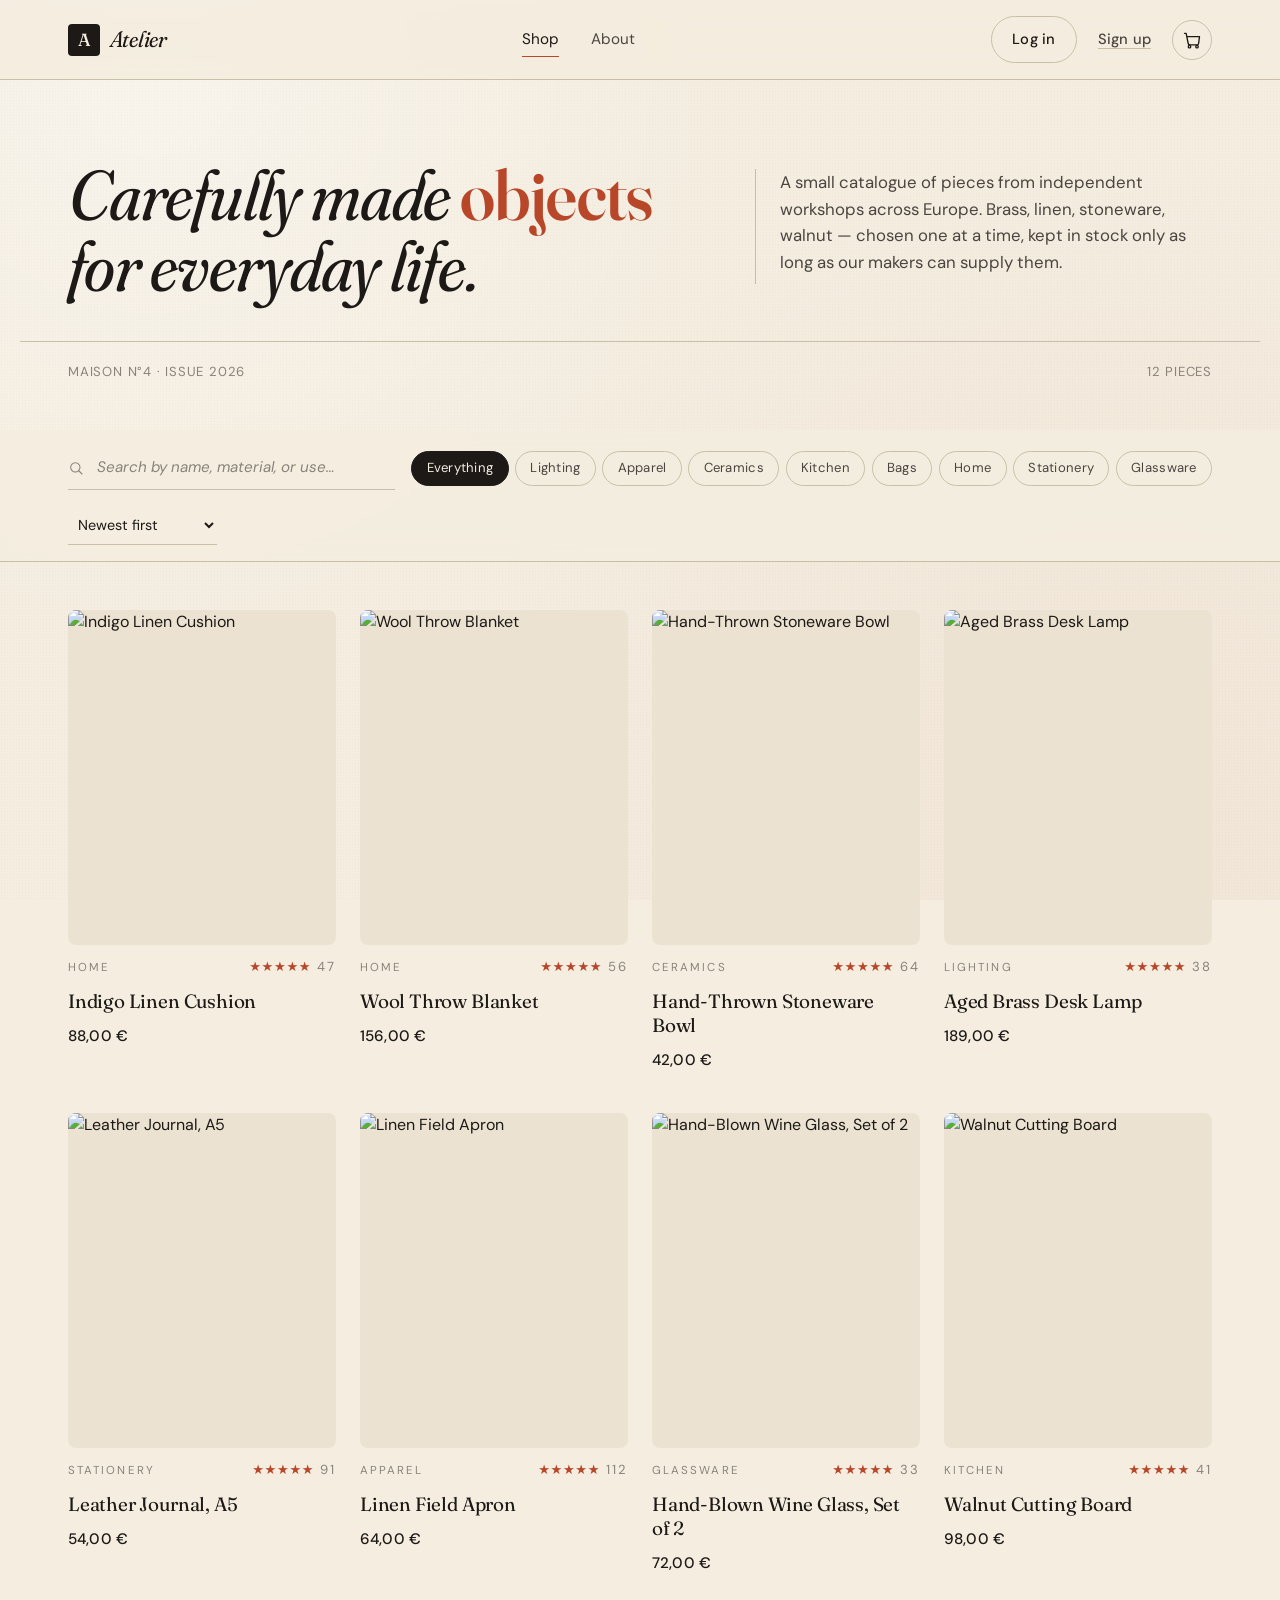
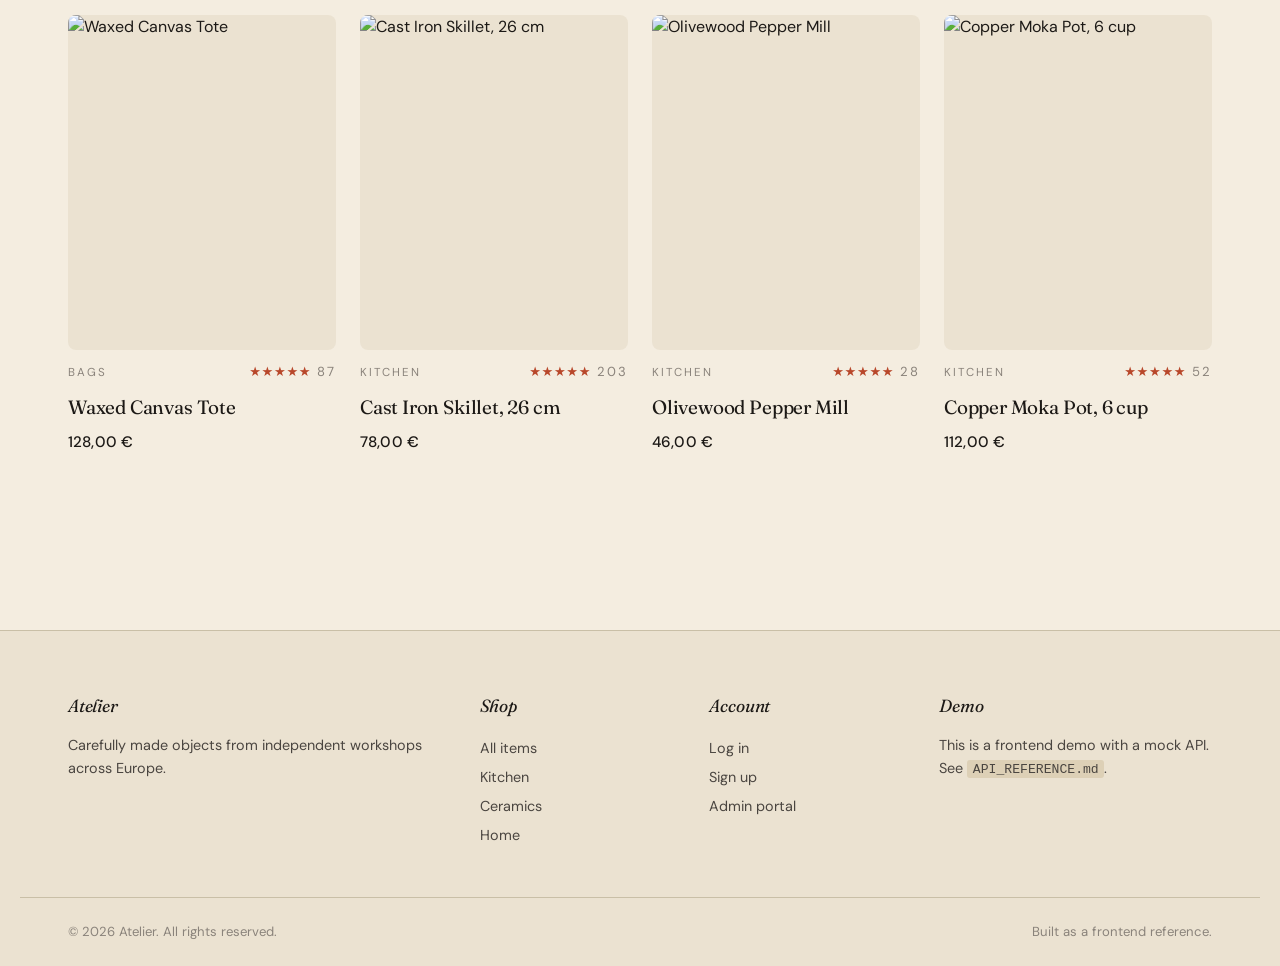
==== index.html @ 00eb5449 "init" ====
<!doctype html>
<html lang="en">
<head>
  <meta charset="utf-8">
  <meta name="viewport" content="width=device-width, initial-scale=1">
  <title>Atelier — Carefully made objects</title>
  <meta name="description" content="A boutique shop of carefully made objects from independent workshops across Europe.">
  <link rel="stylesheet" href="css/main.css">
  <link rel="stylesheet" href="css/components.css">
</head>
<body>
  <header class="site-header" id="site-header"></header>

  <main>
    <section class="hero">
      <div class="hero-inner">
        <h1>Carefully made <em>objects</em><br>for everyday life.</h1>
        <p class="hero-lede">
          A small catalogue of pieces from independent workshops across Europe.
          Brass, linen, stoneware, walnut — chosen one at a time, kept in stock
          only as long as our makers can supply them.
        </p>
      </div>
      <div class="hero-meta">
        <span>Maison N°4 · Issue 2026</span>
        <span id="result-count">—</span>
      </div>
    </section>

    <section class="filters" aria-label="Filter products">
      <div class="filters-inner">
        <div class="search-box">
          <svg viewBox="0 0 24 24" width="16" height="16" fill="none"
               stroke="currentColor" stroke-width="1.6" stroke-linecap="round"
               stroke-linejoin="round" aria-hidden="true">
            <circle cx="11" cy="11" r="7"/>
            <line x1="21" y1="21" x2="16.5" y2="16.5"/>
          </svg>
          <input id="search-input" type="search" placeholder="Search by name, material, or use…">
        </div>
        <div class="cat-pills" id="cat-pills" role="group" aria-label="Categories">
          <!-- filled by JS -->
        </div>
        <select class="sort-select" id="sort-select" aria-label="Sort">
          <option value="newest">Newest first</option>
          <option value="price-asc">Price · low to high</option>
          <option value="price-desc">Price · high to low</option>
          <option value="rating">Best rated</option>
        </select>
      </div>
    </section>

    <section class="shop-section">
      <div class="product-grid" id="product-grid">
        <!-- filled by JS -->
      </div>
    </section>
  </main>

  <footer class="site-footer" id="site-footer"></footer>

  <script type="module" src="js/pages/shop.js"></script>
</body>
</html>
---- css/main.css ----
/* =============================================================================
   ATELIER — Global stylesheet
   -----------------------------------------------------------------------------
   Design language: editorial / refined boutique
   - Warm cream "paper" background, deep ink text
   - Single accent (terracotta) used sparingly for emphasis
   - Display: Fraunces (serif w/ optical sizing). Body: DM Sans.
   ============================================================================= */

/* ---- Fonts -------------------------------------------------------------- */
@import url('https://fonts.googleapis.com/css2?family=Fraunces:opsz,wght,SOFT,WONK@9..144,300..900,30..100,0..1&family=DM+Sans:opsz,wght@9..40,300..700&display=swap');

/* ---- Tokens ------------------------------------------------------------- */
:root {
  /* Palette */
  --paper:        #f4ede0;
  --paper-warm:   #ebe2d1;
  --paper-deep:   #ddd0b6;
  --ink:          #1c1916;
  --ink-soft:     #4a4540;
  --ink-mute:     #8a837b;
  --rule:         #c9bfa7;
  --rule-soft:    #d9d0bb;

  --accent:       #b8472a;          /* terracotta */
  --accent-deep:  #8c2f1a;
  --accent-tint:  rgba(184, 71, 42, 0.12);

  --positive:     #3f6b3a;
  --negative:     #9a2b2b;

  /* Type */
  --font-display: 'Fraunces', 'Cormorant Garamond', Georgia, serif;
  --font-body:    'DM Sans', system-ui, -apple-system, 'Segoe UI', sans-serif;

  /* Geometry */
  --radius-sm:    4px;
  --radius:       8px;
  --radius-lg:    16px;

  /* Motion */
  --ease-out:     cubic-bezier(0.22, 1, 0.36, 1);

  /* Layout */
  --page-max:     1240px;
  --page-pad:     clamp(1.25rem, 4vw, 3rem);

  /* Shadows (subtle, warm) */
  --shadow-sm:    0 1px 2px rgba(28, 25, 22, 0.06), 0 2px 6px rgba(28, 25, 22, 0.04);
  --shadow:       0 4px 12px rgba(28, 25, 22, 0.08), 0 8px 24px rgba(28, 25, 22, 0.05);
  --shadow-lg:    0 12px 36px rgba(28, 25, 22, 0.12);
}

/* ---- Reset -------------------------------------------------------------- */
*, *::before, *::after { box-sizing: border-box; }
html, body { height: 100%; }
body {
  margin: 0;
  font-family: var(--font-body);
  font-size: 16px;
  line-height: 1.55;
  color: var(--ink);
  background: var(--paper);
  background-image:
    radial-gradient(circle at 12% 8%, rgba(255,255,255,0.4), transparent 40%),
    radial-gradient(circle at 88% 92%, rgba(184, 71, 42, 0.05), transparent 50%);
  background-attachment: fixed;
  -webkit-font-smoothing: antialiased;
  text-rendering: optimizeLegibility;
}

img { max-width: 100%; display: block; }
button { font: inherit; color: inherit; cursor: pointer; }
a { color: inherit; text-decoration: none; }
input, select, textarea { font: inherit; color: inherit; }

/* Subtle paper grain — pure CSS, no asset needed */
body::before {
  content: '';
  position: fixed; inset: 0;
  pointer-events: none;
  z-index: 0;
  opacity: 0.4;
  background-image:
    radial-gradient(rgba(28, 25, 22, 0.08) 1px, transparent 1px);
  background-size: 3px 3px;
  mix-blend-mode: multiply;
}

/* Make sure normal content paints above the grain */
.site-header, .site-footer, main { position: relative; z-index: 1; }

/* ---- Typography --------------------------------------------------------- */
h1, h2, h3, h4 {
  font-family: var(--font-display);
  font-weight: 400;
  letter-spacing: -0.01em;
  margin: 0;
  color: var(--ink);
}
h1 {
  font-size: clamp(2.5rem, 5.5vw, 4.5rem);
  line-height: 1;
  font-variation-settings: 'opsz' 144, 'SOFT' 30;
}
h2 {
  font-size: clamp(1.75rem, 3.2vw, 2.5rem);
  line-height: 1.1;
  font-variation-settings: 'opsz' 80;
}
h3 { font-size: 1.5rem; line-height: 1.2; font-variation-settings: 'opsz' 36; }
h4 { font-size: 1.05rem; line-height: 1.3; font-variation-settings: 'opsz' 24; }

p { margin: 0 0 1em; }

.eyebrow {
  font-family: var(--font-body);
  font-size: 0.7rem;
  letter-spacing: 0.22em;
  text-transform: uppercase;
  color: var(--ink-mute);
  font-weight: 500;
}

.muted { color: var(--ink-mute); }

/* ---- Layout helpers ----------------------------------------------------- */
.container {
  max-width: var(--page-max);
  margin: 0 auto;
  padding-inline: var(--page-pad);
}

main { min-height: calc(100vh - 480px); }

/* ============================================================================
   HEADER
   ============================================================================ */
.site-header {
  border-bottom: 1px solid var(--rule);
  background: rgba(244, 237, 224, 0.85);
  backdrop-filter: saturate(160%) blur(8px);
  -webkit-backdrop-filter: saturate(160%) blur(8px);
  position: sticky;
  top: 0;
  z-index: 50;
}
.header-inner {
  max-width: var(--page-max);
  margin: 0 auto;
  padding: 1rem var(--page-pad);
  display: grid;
  grid-template-columns: auto 1fr auto;
  align-items: center;
  gap: 2rem;
}
.brand {
  display: inline-flex; align-items: center; gap: 0.6rem;
  font-family: var(--font-display);
  font-size: 1.4rem;
  font-variation-settings: 'opsz' 80, 'SOFT' 50;
  letter-spacing: -0.01em;
}
.brand-mark {
  width: 32px; height: 32px;
  display: grid; place-items: center;
  background: var(--ink); color: var(--paper);
  border-radius: 4px;
  font-family: var(--font-display);
  font-weight: 500;
  font-size: 1.1rem;
  font-variation-settings: 'opsz' 24, 'WONK' 1;
}
.brand-word { font-style: italic; }

.nav {
  justify-self: center;
  display: flex; gap: 2rem;
  font-size: 0.95rem;
}
.nav a {
  position: relative;
  padding: 0.25rem 0;
  color: var(--ink-soft);
  transition: color 0.2s var(--ease-out);
}
.nav a:hover { color: var(--ink); }
.nav a.is-active { color: var(--ink); }
.nav a.is-active::after {
  content: '';
  position: absolute; left: 0; right: 0; bottom: -2px;
  height: 1px; background: var(--accent);
}

.header-actions {
  display: flex; align-items: center; gap: 0.85rem;
  font-size: 0.92rem;
}
.user-greet {
  display: inline-flex; gap: 0.35rem;
  font-size: 0.88rem;
  color: var(--ink-soft);
}
.user-greet-label { color: var(--ink-mute); }
.user-greet strong { font-weight: 500; color: var(--ink); }

.cart-link {
  position: relative;
  width: 40px; height: 40px;
  display: grid; place-items: center;
  border: 1px solid var(--rule);
  border-radius: 999px;
  color: var(--ink);
  transition: all 0.2s var(--ease-out);
}
.cart-link:hover {
  background: var(--ink); color: var(--paper);
  border-color: var(--ink);
}
.cart-badge {
  position: absolute; top: -4px; right: -4px;
  min-width: 20px; height: 20px;
  padding: 0 5px;
  display: grid; place-items: center;
  background: var(--accent); color: var(--paper);
  border-radius: 999px;
  font-size: 0.7rem;
  font-weight: 600;
  line-height: 1;
  border: 2px solid var(--paper);
}

/* ============================================================================
   BUTTONS & FORMS
   ============================================================================ */
.btn {
  display: inline-flex; align-items: center; justify-content: center;
  gap: 0.5rem;
  padding: 0.7rem 1.3rem;
  border: 1px solid transparent;
  border-radius: 999px;
  font-family: var(--font-body);
  font-size: 0.92rem;
  font-weight: 500;
  letter-spacing: 0.01em;
  cursor: pointer;
  transition: all 0.2s var(--ease-out);
  text-decoration: none;
  white-space: nowrap;
}
.btn:disabled { opacity: 0.5; cursor: not-allowed; }

.btn-primary {
  background: var(--ink); color: var(--paper);
}
.btn-primary:hover:not(:disabled) {
  background: var(--accent-deep); transform: translateY(-1px);
  box-shadow: var(--shadow);
}

.btn-accent {
  background: var(--accent); color: var(--paper);
}
.btn-accent:hover:not(:disabled) {
  background: var(--accent-deep); transform: translateY(-1px);
}

.btn-ghost {
  background: transparent; color: var(--ink);
  border-color: var(--rule);
}
.btn-ghost:hover:not(:disabled) {
  border-color: var(--ink); background: rgba(28, 25, 22, 0.04);
}

.btn-quiet {
  background: transparent; color: var(--ink-soft);
  text-decoration: underline;
  text-underline-offset: 4px;
  text-decoration-color: var(--rule);
  padding-inline: 0.4rem;
}
.btn-quiet:hover { color: var(--ink); text-decoration-color: var(--ink); }

.btn-block { width: 100%; }
.btn-sm { padding: 0.45rem 0.9rem; font-size: 0.85rem; }
.btn-lg { padding: 0.95rem 1.8rem; font-size: 1rem; }

.btn-danger {
  background: transparent; color: var(--negative);
  border-color: rgba(154, 43, 43, 0.3);
}
.btn-danger:hover:not(:disabled) {
  background: rgba(154, 43, 43, 0.06);
  border-color: var(--negative);
}

/* Inputs */
.field {
  display: flex; flex-direction: column;
  gap: 0.4rem;
  margin-bottom: 1.1rem;
}
.field label {
  font-size: 0.78rem;
  letter-spacing: 0.12em;
  text-transform: uppercase;
  color: var(--ink-mute);
  font-weight: 500;
}
.field input,
.field select,
.field textarea {
  background: var(--paper-warm);
  border: 1px solid var(--rule);
  border-radius: var(--radius-sm);
  padding: 0.7rem 0.9rem;
  color: var(--ink);
  font-size: 0.95rem;
  transition: border-color 0.2s var(--ease-out), background 0.2s var(--ease-out);
}
.field input:focus,
.field select:focus,
.field textarea:focus {
  outline: none;
  border-color: var(--ink);
  background: #fff8ec;
}
.field textarea { resize: vertical; min-height: 100px; font-family: var(--font-body); }

.field-row {
  display: grid;
  grid-template-columns: 1fr 1fr;
  gap: 1rem;
}

.form-error {
  background: rgba(154, 43, 43, 0.08);
  border-left: 3px solid var(--negative);
  padding: 0.7rem 0.9rem;
  border-radius: 0 var(--radius-sm) var(--radius-sm) 0;
  color: var(--negative);
  font-size: 0.9rem;
  margin-bottom: 1rem;
}
.form-success {
  background: rgba(63, 107, 58, 0.08);
  border-left: 3px solid var(--positive);
  padding: 0.7rem 0.9rem;
  border-radius: 0 var(--radius-sm) var(--radius-sm) 0;
  color: var(--positive);
  font-size: 0.9rem;
  margin-bottom: 1rem;
}

/* ============================================================================
   FOOTER
   ============================================================================ */
.site-footer {
  margin-top: 6rem;
  border-top: 1px solid var(--rule);
  background: var(--paper-warm);
  padding-top: 4rem;
  padding-bottom: 1.5rem;
}
.footer-inner {
  max-width: var(--page-max);
  margin: 0 auto;
  padding: 0 var(--page-pad) 3rem;
  display: grid;
  grid-template-columns: 2fr 1fr 1fr 1.5fr;
  gap: 3rem;
}
.footer-col h4 {
  font-family: var(--font-display);
  font-size: 1.1rem;
  font-style: italic;
  margin-bottom: 1rem;
  font-variation-settings: 'opsz' 36;
}
.footer-col p { color: var(--ink-soft); font-size: 0.9rem; }
.footer-col a {
  display: block;
  color: var(--ink-soft);
  font-size: 0.9rem;
  padding: 0.2rem 0;
  transition: color 0.2s var(--ease-out);
}
.footer-col a:hover { color: var(--accent); }
.footer-col code {
  background: var(--paper-deep);
  padding: 0.1rem 0.35rem;
  border-radius: 3px;
  font-size: 0.82rem;
}
.footer-base {
  max-width: var(--page-max);
  margin: 0 auto;
  padding: 1.5rem var(--page-pad) 0;
  border-top: 1px solid var(--rule);
  display: flex; justify-content: space-between;
  font-size: 0.82rem;
  color: var(--ink-mute);
}

/* ============================================================================
   TOAST
   ============================================================================ */
.toast-root {
  position: fixed;
  top: 5rem; right: 1.5rem;
  z-index: 100;
  display: flex; flex-direction: column;
  gap: 0.6rem;
  pointer-events: none;
}
.toast {
  pointer-events: auto;
  background: var(--ink); color: var(--paper);
  padding: 0.85rem 1.1rem;
  border-radius: var(--radius);
  font-size: 0.92rem;
  box-shadow: var(--shadow-lg);
  min-width: 220px;
  max-width: 360px;
  opacity: 0;
  transform: translateX(20px);
  transition: opacity 0.25s var(--ease-out), transform 0.3s var(--ease-out);
}
.toast.is-shown { opacity: 1; transform: translateX(0); }
.toast-success { background: #2c4f2c; }
.toast-error { background: var(--negative); }

/* ============================================================================
   RESPONSIVE
   ============================================================================ */
@media (max-width: 880px) {
  .header-inner {
    grid-template-columns: auto auto;
    gap: 0.75rem;
  }
  .nav {
    grid-column: 1 / -1;
    justify-self: stretch;
    justify-content: center;
    border-top: 1px solid var(--rule-soft);
    margin: 0 calc(var(--page-pad) * -1);
    padding: 0.5rem var(--page-pad);
    gap: 1.5rem;
    order: 3;
  }
  .header-actions { gap: 0.5rem; }
  .user-greet { display: none; }
  .field-row { grid-template-columns: 1fr; }
  .footer-inner { grid-template-columns: 1fr 1fr; gap: 2rem; }
  .footer-base { flex-direction: column; gap: 0.4rem; }
}
@media (max-width: 480px) {
  .footer-inner { grid-template-columns: 1fr; }
  .nav { gap: 1rem; font-size: 0.88rem; }
}
---- css/components.css ----
/* =============================================================================
   ATELIER — Page-specific styles
   ============================================================================= */

/* ============================================================================
   SHOP PAGE — hero, filters, product grid
   ============================================================================ */
.hero {
  padding: 5rem 0 3rem;
  position: relative;
}
.hero-inner {
  max-width: var(--page-max);
  margin: 0 auto;
  padding-inline: var(--page-pad);
  display: grid;
  grid-template-columns: 1.4fr 1fr;
  gap: 3rem;
  align-items: end;
}
.hero h1 {
  font-style: italic;
  font-variation-settings: 'opsz' 144, 'SOFT' 50, 'WONK' 1;
}
.hero h1 em {
  font-style: normal;
  font-variation-settings: 'opsz' 144, 'wght' 600;
  color: var(--accent);
}
.hero-lede {
  font-size: 1.05rem;
  line-height: 1.6;
  color: var(--ink-soft);
  max-width: 38ch;
  padding-bottom: 0.5rem;
  border-left: 1px solid var(--rule);
  padding-left: 1.5rem;
}

.hero-meta {
  max-width: var(--page-max);
  margin: 2.5rem auto 0;
  padding-inline: var(--page-pad);
  display: flex;
  justify-content: space-between;
  align-items: center;
  border-top: 1px solid var(--rule);
  padding-top: 1.25rem;
  font-size: 0.82rem;
  color: var(--ink-mute);
  letter-spacing: 0.06em;
  text-transform: uppercase;
}

/* Filters */
.filters {
  position: sticky;
  top: 73px;
  background: rgba(244, 237, 224, 0.92);
  backdrop-filter: blur(8px);
  -webkit-backdrop-filter: blur(8px);
  border-bottom: 1px solid var(--rule);
  z-index: 10;
  padding: 1rem 0;
}
.filters-inner {
  max-width: var(--page-max);
  margin: 0 auto;
  padding-inline: var(--page-pad);
  display: flex;
  gap: 1rem;
  flex-wrap: wrap;
  align-items: center;
}
.search-box {
  flex: 1 1 280px;
  position: relative;
  min-width: 240px;
}
.search-box input {
  width: 100%;
  background: transparent;
  border: 0;
  border-bottom: 1px solid var(--rule);
  padding: 0.6rem 0 0.6rem 1.8rem;
  font-size: 0.95rem;
  color: var(--ink);
  font-family: var(--font-body);
  transition: border-color 0.2s var(--ease-out);
}
.search-box input:focus {
  outline: none;
  border-bottom-color: var(--ink);
}
.search-box input::placeholder { color: var(--ink-mute); font-style: italic; }
.search-box svg {
  position: absolute;
  left: 0; top: 50%;
  transform: translateY(-50%);
  color: var(--ink-mute);
}

.cat-pills {
  display: flex;
  gap: 0.4rem;
  flex-wrap: wrap;
}
.cat-pill {
  padding: 0.4rem 0.9rem;
  border: 1px solid var(--rule);
  border-radius: 999px;
  background: transparent;
  font-size: 0.82rem;
  color: var(--ink-soft);
  letter-spacing: 0.02em;
  transition: all 0.2s var(--ease-out);
}
.cat-pill:hover { border-color: var(--ink-soft); color: var(--ink); }
.cat-pill.is-active {
  background: var(--ink); color: var(--paper); border-color: var(--ink);
}

.sort-select {
  background: transparent;
  border: 0;
  border-bottom: 1px solid var(--rule);
  padding: 0.55rem 0.4rem;
  font-size: 0.9rem;
  color: var(--ink);
  cursor: pointer;
}

/* Product grid */
.shop-section { padding: 3rem 0 5rem; }
.product-grid {
  max-width: var(--page-max);
  margin: 0 auto;
  padding-inline: var(--page-pad);
  display: grid;
  grid-template-columns: repeat(auto-fill, minmax(260px, 1fr));
  gap: 2.5rem 1.5rem;
}

.product-card {
  display: flex;
  flex-direction: column;
  gap: 0.75rem;
  text-decoration: none;
  color: inherit;
  transition: transform 0.3s var(--ease-out);
}
.product-card:hover { transform: translateY(-3px); }
.product-card:hover .product-card-image img { transform: scale(1.04); }
.product-card:hover .product-card-name { color: var(--accent); }

.product-card-image {
  aspect-ratio: 4 / 5;
  overflow: hidden;
  background: var(--paper-warm);
  border-radius: var(--radius);
  position: relative;
}
.product-card-image img {
  width: 100%; height: 100%;
  object-fit: cover;
  transition: transform 0.6s var(--ease-out);
}
.product-card-image .stock-tag {
  position: absolute;
  top: 0.75rem; left: 0.75rem;
  background: var(--paper);
  color: var(--ink);
  padding: 0.25rem 0.6rem;
  border-radius: 999px;
  font-size: 0.7rem;
  letter-spacing: 0.1em;
  text-transform: uppercase;
  font-weight: 500;
}
.product-card-image .stock-tag.low { background: var(--accent); color: var(--paper); }

.product-card-meta {
  display: flex;
  justify-content: space-between;
  align-items: baseline;
  font-size: 0.72rem;
  letter-spacing: 0.18em;
  text-transform: uppercase;
  color: var(--ink-mute);
}
.product-card-name {
  font-family: var(--font-display);
  font-size: 1.2rem;
  line-height: 1.25;
  font-variation-settings: 'opsz' 36;
  margin: 0;
  transition: color 0.2s var(--ease-out);
}
.product-card-price {
  font-size: 0.95rem;
  font-weight: 500;
  letter-spacing: 0.01em;
}
.product-card-rating {
  display: inline-flex;
  align-items: center;
  gap: 0.35rem;
  color: var(--ink-mute);
  font-size: 0.82rem;
}
.product-card-rating .stars { color: var(--accent); letter-spacing: 0.05em; }

.empty-state {
  grid-column: 1 / -1;
  text-align: center;
  padding: 5rem 1rem;
  color: var(--ink-mute);
}
.empty-state h3 {
  font-style: italic;
  margin-bottom: 0.5rem;
}

.skeleton-card {
  display: flex; flex-direction: column; gap: 0.75rem;
}
.skeleton-block {
  background: linear-gradient(90deg,
    var(--paper-warm) 0%, var(--paper-deep) 50%, var(--paper-warm) 100%);
  background-size: 200% 100%;
  animation: shimmer 1.4s linear infinite;
  border-radius: var(--radius);
}
.skeleton-block.image { aspect-ratio: 4 / 5; }
.skeleton-block.line { height: 0.85rem; border-radius: 4px; }
.skeleton-block.line.w-60 { width: 60%; }
@keyframes shimmer {
  from { background-position: 200% 0; }
  to { background-position: -200% 0; }
}

/* ============================================================================
   PRODUCT DETAIL PAGE
   ============================================================================ */
.product-detail {
  max-width: var(--page-max);
  margin: 0 auto;
  padding: 3rem var(--page-pad) 5rem;
  display: grid;
  grid-template-columns: 1.2fr 1fr;
  gap: 4rem;
  align-items: start;
}
.product-gallery {
  position: sticky;
  top: 100px;
  display: flex; flex-direction: column;
  gap: 0.75rem;
}
.product-gallery-main {
  aspect-ratio: 4 / 5;
  background: var(--paper-warm);
  border-radius: var(--radius);
  overflow: hidden;
}
.product-gallery-main img {
  width: 100%; height: 100%; object-fit: cover;
}
.product-gallery-thumbs {
  display: grid;
  grid-template-columns: repeat(4, 1fr);
  gap: 0.5rem;
}
.product-gallery-thumbs button {
  aspect-ratio: 1; padding: 0; border: 1px solid var(--rule);
  background: var(--paper-warm); border-radius: var(--radius-sm);
  overflow: hidden;
  cursor: pointer;
  transition: border-color 0.2s var(--ease-out);
}
.product-gallery-thumbs button.is-active { border-color: var(--accent); border-width: 2px; }
.product-gallery-thumbs img { width: 100%; height: 100%; object-fit: cover; }

.product-info > .eyebrow {
  display: block; margin-bottom: 0.6rem;
}
.product-info h1 {
  font-size: clamp(1.75rem, 3.5vw, 2.75rem);
  font-style: italic;
  font-variation-settings: 'opsz' 80;
  margin-bottom: 0.5rem;
}
.product-info-rating {
  display: flex; align-items: center; gap: 0.5rem;
  font-size: 0.88rem; color: var(--ink-mute);
  margin-bottom: 1.5rem;
}
.product-info-rating .stars { color: var(--accent); letter-spacing: 0.05em; }

.product-info-price {
  font-family: var(--font-display);
  font-size: 2.25rem;
  font-variation-settings: 'opsz' 60;
  margin-bottom: 1.5rem;
}

.product-info-desc {
  font-size: 1rem;
  line-height: 1.7;
  color: var(--ink-soft);
  border-top: 1px solid var(--rule);
  padding-top: 1.5rem;
  margin-bottom: 2rem;
}

.product-info-actions {
  display: flex; gap: 0.75rem;
  align-items: stretch;
  margin-bottom: 1.5rem;
}
.qty-stepper {
  display: inline-flex; align-items: center;
  border: 1px solid var(--rule);
  border-radius: 999px;
  overflow: hidden;
}
.qty-stepper button {
  width: 36px; height: 44px;
  background: transparent;
  border: 0;
  font-size: 1.1rem;
  color: var(--ink-soft);
  transition: background 0.2s var(--ease-out);
}
.qty-stepper button:hover:not(:disabled) {
  background: rgba(28, 25, 22, 0.06); color: var(--ink);
}
.qty-stepper input {
  width: 36px;
  border: 0; background: transparent;
  text-align: center;
  font-size: 0.95rem;
  font-weight: 500;
  -moz-appearance: textfield;
}
.qty-stepper input::-webkit-outer-spin-button,
.qty-stepper input::-webkit-inner-spin-button {
  -webkit-appearance: none; margin: 0;
}

.product-info-meta {
  border-top: 1px solid var(--rule);
  padding-top: 1.25rem;
  font-size: 0.85rem;
  color: var(--ink-mute);
}
.product-info-meta dl {
  display: grid;
  grid-template-columns: max-content 1fr;
  gap: 0.5rem 1.5rem;
  margin: 0;
}
.product-info-meta dt {
  text-transform: uppercase;
  letter-spacing: 0.1em;
  font-size: 0.72rem;
}
.product-info-meta dd { margin: 0; color: var(--ink); }

.product-tags {
  display: flex; flex-wrap: wrap; gap: 0.4rem;
  margin-top: 1rem;
}
.product-tag {
  padding: 0.25rem 0.7rem;
  background: var(--paper-warm);
  border-radius: 999px;
  font-size: 0.78rem;
  color: var(--ink-soft);
}

.back-link {
  display: inline-flex; align-items: center; gap: 0.4rem;
  font-size: 0.85rem; color: var(--ink-mute);
  padding: 1.5rem var(--page-pad) 0;
  max-width: var(--page-max);
  margin: 0 auto;
  text-transform: uppercase;
  letter-spacing: 0.1em;
}
.back-link:hover { color: var(--accent); }

/* ============================================================================
   CART PAGE
   ============================================================================ */
.cart-page {
  max-width: var(--page-max);
  margin: 0 auto;
  padding: 3rem var(--page-pad) 5rem;
}
.cart-page header {
  border-bottom: 1px solid var(--rule);
  padding-bottom: 1.5rem;
  margin-bottom: 2rem;
}
.cart-page header h1 {
  font-style: italic;
  font-variation-settings: 'opsz' 100;
}
.cart-page-grid {
  display: grid;
  grid-template-columns: 1fr 360px;
  gap: 4rem;
  align-items: start;
}
.cart-list { display: flex; flex-direction: column; }
.cart-item {
  display: grid;
  grid-template-columns: 110px 1fr auto;
  gap: 1.25rem;
  padding: 1.5rem 0;
  border-bottom: 1px solid var(--rule-soft);
  align-items: center;
}
.cart-item:first-child { padding-top: 0; }
.cart-item-img {
  width: 110px; aspect-ratio: 4 / 5;
  background: var(--paper-warm);
  border-radius: var(--radius-sm);
  overflow: hidden;
}
.cart-item-img img { width: 100%; height: 100%; object-fit: cover; }
.cart-item-info h3 {
  font-family: var(--font-display);
  font-size: 1.15rem;
  font-style: italic;
  font-variation-settings: 'opsz' 40;
  margin-bottom: 0.25rem;
}
.cart-item-info .item-price {
  color: var(--ink-mute);
  font-size: 0.88rem;
}
.cart-item-info .item-controls {
  display: flex; align-items: center; gap: 1rem;
  margin-top: 0.75rem;
}
.cart-item-info .item-remove {
  background: transparent; border: 0;
  color: var(--ink-mute);
  font-size: 0.8rem;
  text-decoration: underline;
  text-underline-offset: 3px;
  padding: 0;
}
.cart-item-info .item-remove:hover { color: var(--negative); }
.cart-item-subtotal {
  font-family: var(--font-display);
  font-size: 1.4rem;
  font-variation-settings: 'opsz' 40;
}

.cart-summary {
  background: var(--paper-warm);
  border: 1px solid var(--rule);
  border-radius: var(--radius);
  padding: 1.75rem;
  position: sticky;
  top: 100px;
}
.cart-summary h3 {
  font-family: var(--font-display);
  font-style: italic;
  font-variation-settings: 'opsz' 36;
  margin-bottom: 1rem;
}
.summary-row {
  display: flex; justify-content: space-between;
  padding: 0.5rem 0;
  font-size: 0.92rem;
}
.summary-row.total {
  border-top: 1px solid var(--rule);
  margin-top: 0.5rem;
  padding-top: 1rem;
  font-family: var(--font-display);
  font-size: 1.25rem;
  font-variation-settings: 'opsz' 36;
}
.summary-row.total span:first-child { font-style: italic; }
.cart-summary .btn { margin-top: 1.25rem; }
.cart-summary .summary-note {
  font-size: 0.8rem;
  color: var(--ink-mute);
  margin-top: 0.75rem;
  text-align: center;
}

.cart-empty {
  text-align: center;
  padding: 4rem 1rem;
  border: 1px dashed var(--rule);
  border-radius: var(--radius-lg);
}
.cart-empty h2 {
  font-style: italic;
  font-variation-settings: 'opsz' 60;
  margin-bottom: 0.75rem;
}
.cart-empty p { color: var(--ink-mute); margin-bottom: 1.5rem; }

/* ============================================================================
   AUTH PAGES (login / register / admin login)
   ============================================================================ */
.auth-page {
  min-height: calc(100vh - 250px);
  display: grid;
  place-items: center;
  padding: 3rem var(--page-pad);
}
.auth-card {
  width: 100%;
  max-width: 440px;
  background: var(--paper-warm);
  border: 1px solid var(--rule);
  border-radius: var(--radius-lg);
  padding: 2.5rem;
  box-shadow: var(--shadow);
}
.auth-card.admin {
  background: var(--ink);
  color: var(--paper);
  border-color: var(--ink);
}
.auth-card.admin .auth-eyebrow,
.auth-card.admin .auth-title small,
.auth-card.admin .auth-foot {
  color: rgba(244, 237, 224, 0.6);
}
.auth-card.admin .field input {
  background: rgba(244, 237, 224, 0.1);
  border-color: rgba(244, 237, 224, 0.2);
  color: var(--paper);
}
.auth-card.admin .field input:focus {
  background: rgba(244, 237, 224, 0.15);
  border-color: var(--accent);
}
.auth-card.admin .field label {
  color: rgba(244, 237, 224, 0.6);
}
.auth-card.admin .btn-primary {
  background: var(--accent);
}
.auth-card.admin .btn-primary:hover:not(:disabled) {
  background: var(--accent-deep);
}

.auth-eyebrow {
  font-size: 0.7rem;
  letter-spacing: 0.22em;
  text-transform: uppercase;
  color: var(--ink-mute);
  font-weight: 500;
}
.auth-title {
  font-family: var(--font-display);
  font-style: italic;
  font-size: 2rem;
  font-variation-settings: 'opsz' 60;
  margin: 0.5rem 0 0.25rem;
}
.auth-title small {
  display: block;
  font-family: var(--font-body);
  font-size: 0.9rem;
  font-style: normal;
  color: var(--ink-mute);
  margin-top: 0.25rem;
}
.auth-card form { margin-top: 1.5rem; }
.auth-foot {
  margin-top: 1.5rem;
  text-align: center;
  font-size: 0.88rem;
  color: var(--ink-mute);
}
.auth-foot a { color: var(--accent); text-decoration: underline; text-underline-offset: 3px; }

.demo-creds {
  margin-top: 1.5rem;
  padding: 0.85rem 1rem;
  background: rgba(184, 71, 42, 0.06);
  border-radius: var(--radius-sm);
  font-size: 0.82rem;
  color: var(--ink-soft);
}
.demo-creds strong {
  display: block;
  text-transform: uppercase;
  letter-spacing: 0.12em;
  font-size: 0.7rem;
  color: var(--accent);
  margin-bottom: 0.4rem;
}
.demo-creds code {
  background: var(--paper);
  padding: 0.05rem 0.3rem;
  border-radius: 3px;
  font-size: 0.78rem;
}
.auth-card.admin .demo-creds {
  background: rgba(184, 71, 42, 0.12);
  color: rgba(244, 237, 224, 0.8);
}
.auth-card.admin .demo-creds code {
  background: rgba(244, 237, 224, 0.15);
  color: var(--paper);
}

/* ============================================================================
   ADMIN DASHBOARD
   ============================================================================ */
.admin-page {
  max-width: var(--page-max);
  margin: 0 auto;
  padding: 2rem var(--page-pad) 5rem;
}
.admin-header {
  border-bottom: 1px solid var(--rule);
  padding-bottom: 1.5rem;
  margin-bottom: 2rem;
  display: flex;
  justify-content: space-between;
  align-items: end;
  gap: 2rem;
  flex-wrap: wrap;
}
.admin-header h1 {
  font-style: italic;
  font-variation-settings: 'opsz' 80;
}
.admin-header .eyebrow { display: block; margin-bottom: 0.4rem; }

.admin-grid {
  display: grid;
  grid-template-columns: 380px 1fr;
  gap: 3rem;
  align-items: start;
}

.admin-form {
  background: var(--paper-warm);
  border: 1px solid var(--rule);
  border-radius: var(--radius);
  padding: 1.75rem;
  position: sticky;
  top: 100px;
}
.admin-form h3 {
  font-family: var(--font-display);
  font-style: italic;
  font-variation-settings: 'opsz' 40;
  margin-bottom: 1.2rem;
}

.admin-table {
  width: 100%;
  border-collapse: collapse;
}
.admin-table thead th {
  text-align: left;
  font-size: 0.72rem;
  letter-spacing: 0.14em;
  text-transform: uppercase;
  color: var(--ink-mute);
  font-weight: 500;
  padding: 0.6rem 0.75rem;
  border-bottom: 1px solid var(--rule);
}
.admin-table tbody td {
  padding: 1rem 0.75rem;
  border-bottom: 1px solid var(--rule-soft);
  font-size: 0.9rem;
  vertical-align: middle;
}
.admin-table tbody tr:hover { background: rgba(28, 25, 22, 0.02); }
.admin-table .thumb {
  width: 50px; aspect-ratio: 1;
  border-radius: var(--radius-sm);
  object-fit: cover;
  background: var(--paper-deep);
}
.admin-table .name-cell {
  font-family: var(--font-display);
  font-size: 1.05rem;
  font-style: italic;
}
.admin-table .price-cell {
  font-feature-settings: 'tnum';
  font-weight: 500;
}
.admin-table .stock-cell.low { color: var(--accent); }
.admin-table .actions { white-space: nowrap; text-align: right; }

.admin-not-authorized {
  max-width: 600px;
  margin: 4rem auto;
  text-align: center;
  padding: 3rem;
  border: 1px dashed var(--rule);
  border-radius: var(--radius-lg);
}

/* ============================================================================
   RESPONSIVE
   ============================================================================ */
@media (max-width: 980px) {
  .product-detail { grid-template-columns: 1fr; gap: 2.5rem; }
  .product-gallery { position: static; }
  .cart-page-grid { grid-template-columns: 1fr; gap: 2rem; }
  .cart-summary { position: static; }
  .admin-grid { grid-template-columns: 1fr; }
  .admin-form { position: static; }
  .hero-inner { grid-template-columns: 1fr; gap: 1.5rem; }
  .hero-lede { border-left: 0; padding-left: 0; border-top: 1px solid var(--rule); padding-top: 1.25rem; }
}
@media (max-width: 640px) {
  .filters { top: 0; }
  .hero { padding: 3rem 0 2rem; }
  .cart-item { grid-template-columns: 80px 1fr; gap: 1rem; }
  .cart-item-img { width: 80px; }
  .cart-item-subtotal { grid-column: 2; text-align: right; }
  .auth-card { padding: 1.75rem; }
  .admin-table { font-size: 0.82rem; }
  .admin-table .thumb { width: 36px; }
  .admin-table thead th:nth-child(3),
  .admin-table tbody td:nth-child(3) { display: none; }
}
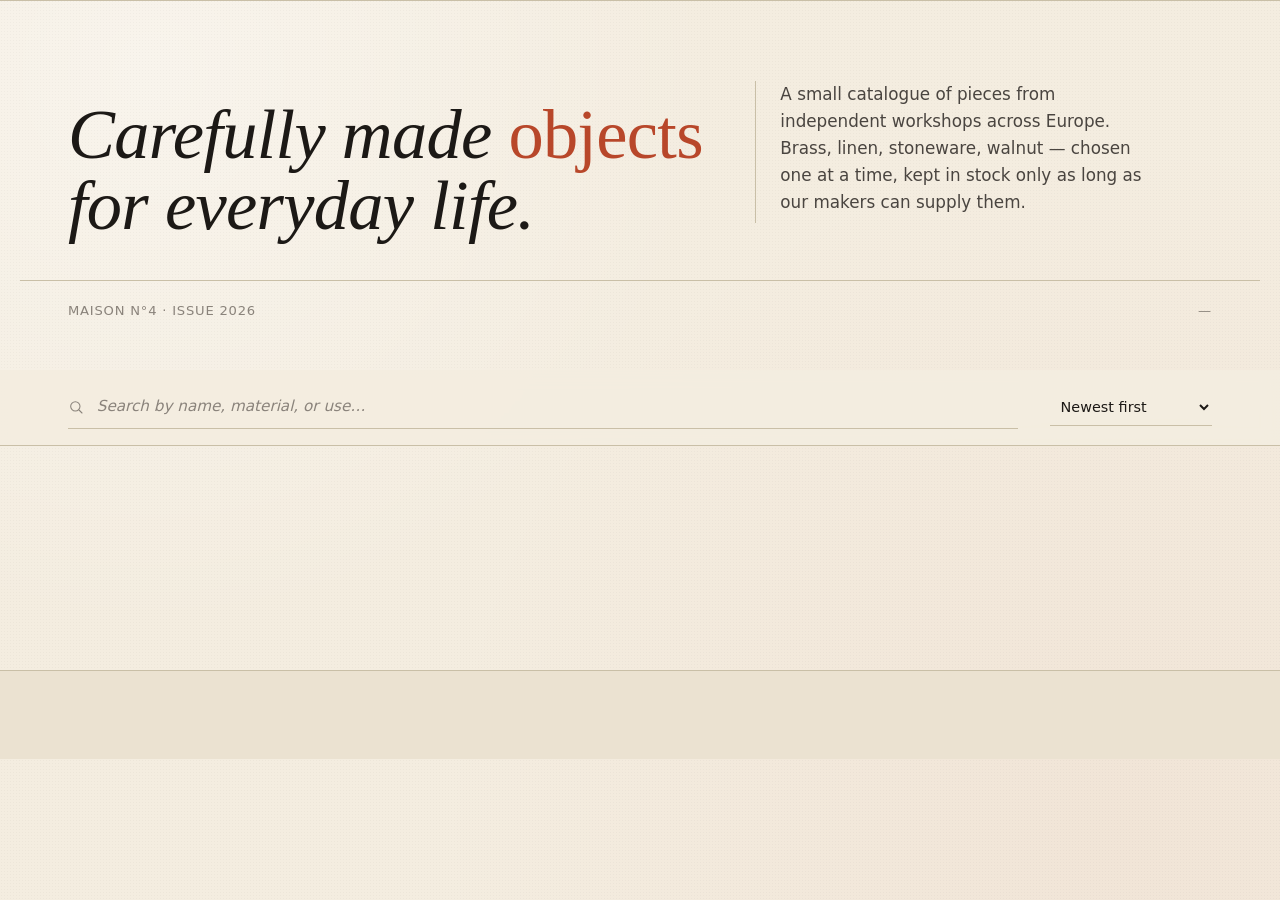
==== commit aaf065b7: "making some code reafctoring and cleanup, mainly moving all the html files into a ui/pages folder, a" ====
--- a/index.html
+++ b/index.html
@@ -3,62 +3,11 @@
 <head>
   <meta charset="utf-8">
   <meta name="viewport" content="width=device-width, initial-scale=1">
-  <title>Atelier — Carefully made objects</title>
-  <meta name="description" content="A boutique shop of carefully made objects from independent workshops across Europe.">
-  <link rel="stylesheet" href="css/main.css">
-  <link rel="stylesheet" href="css/components.css">
+  <title>Atelier</title>
+  <meta http-equiv="refresh" content="0; url=/ui/pages/shop/index.html">
+  <link rel="canonical" href="/ui/pages/shop/index.html">
 </head>
 <body>
-  <header class="site-header" id="site-header"></header>
-
-  <main>
-    <section class="hero">
-      <div class="hero-inner">
-        <h1>Carefully made <em>objects</em><br>for everyday life.</h1>
-        <p class="hero-lede">
-          A small catalogue of pieces from independent workshops across Europe.
-          Brass, linen, stoneware, walnut — chosen one at a time, kept in stock
-          only as long as our makers can supply them.
-        </p>
-      </div>
-      <div class="hero-meta">
-        <span>Maison N°4 · Issue 2026</span>
-        <span id="result-count">—</span>
-      </div>
-    </section>
-
-    <section class="filters" aria-label="Filter products">
-      <div class="filters-inner">
-        <div class="search-box">
-          <svg viewBox="0 0 24 24" width="16" height="16" fill="none"
-               stroke="currentColor" stroke-width="1.6" stroke-linecap="round"
-               stroke-linejoin="round" aria-hidden="true">
-            <circle cx="11" cy="11" r="7"/>
-            <line x1="21" y1="21" x2="16.5" y2="16.5"/>
-          </svg>
-          <input id="search-input" type="search" placeholder="Search by name, material, or use…">
-        </div>
-        <div class="cat-pills" id="cat-pills" role="group" aria-label="Categories">
-          <!-- filled by JS -->
-        </div>
-        <select class="sort-select" id="sort-select" aria-label="Sort">
-          <option value="newest">Newest first</option>
-          <option value="price-asc">Price · low to high</option>
-          <option value="price-desc">Price · high to low</option>
-          <option value="rating">Best rated</option>
-        </select>
-      </div>
-    </section>
-
-    <section class="shop-section">
-      <div class="product-grid" id="product-grid">
-        <!-- filled by JS -->
-      </div>
-    </section>
-  </main>
-
-  <footer class="site-footer" id="site-footer"></footer>
-
-  <script type="module" src="js/pages/shop.js"></script>
+  <p>Redirecting to <a href="/ui/pages/shop/index.html">Atelier shop</a>…</p>
 </body>
 </html>
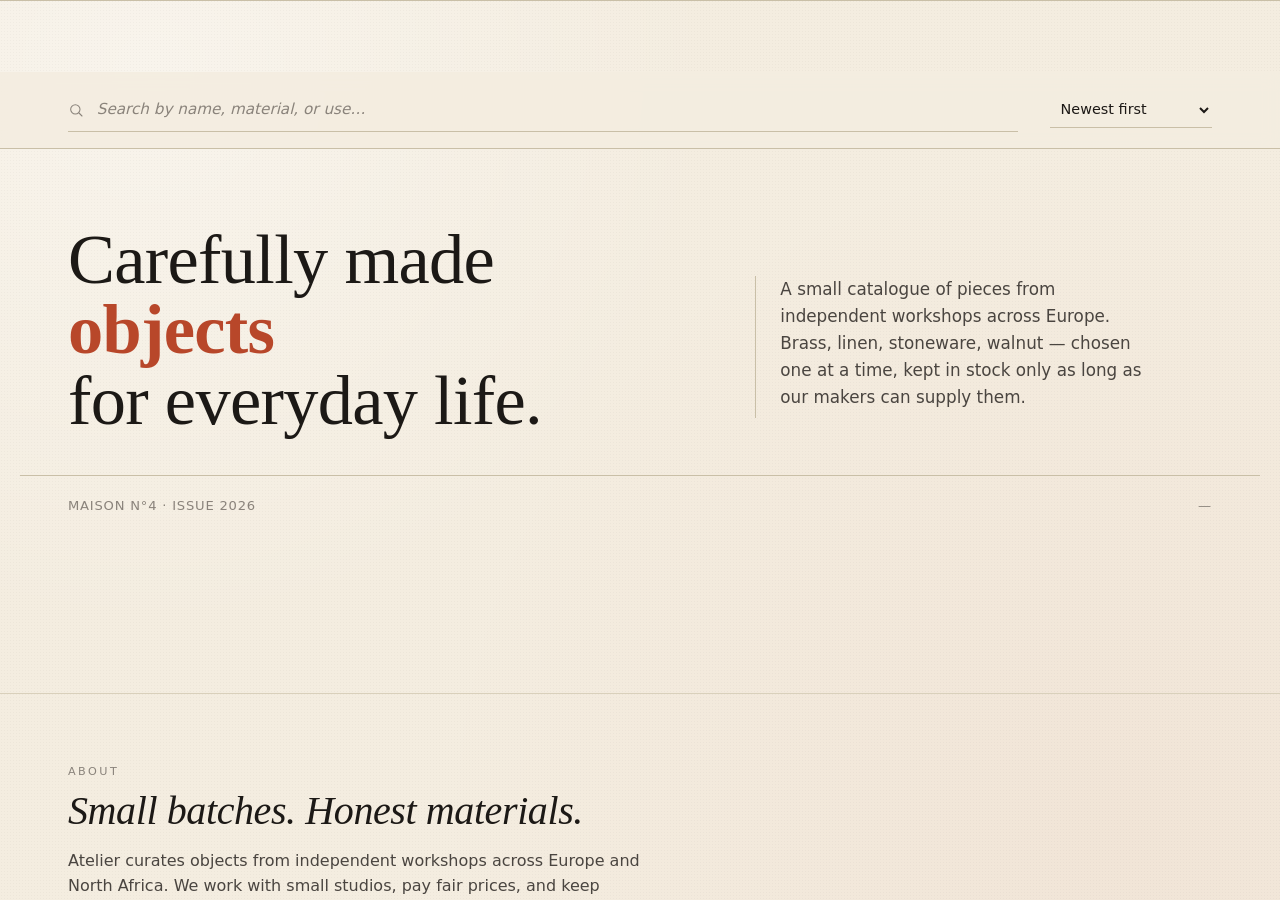
==== commit 33ad3974: "making the raport and some fixing" ====
--- a/index.html
+++ b/index.html
@@ -7,7 +7,5 @@
   <meta http-equiv="refresh" content="0; url=/ui/pages/shop/index.html">
   <link rel="canonical" href="/ui/pages/shop/index.html">
 </head>
-<body>
-  <p>Redirecting to <a href="/ui/pages/shop/index.html">Atelier shop</a>…</p>
-</body>
+
 </html>
